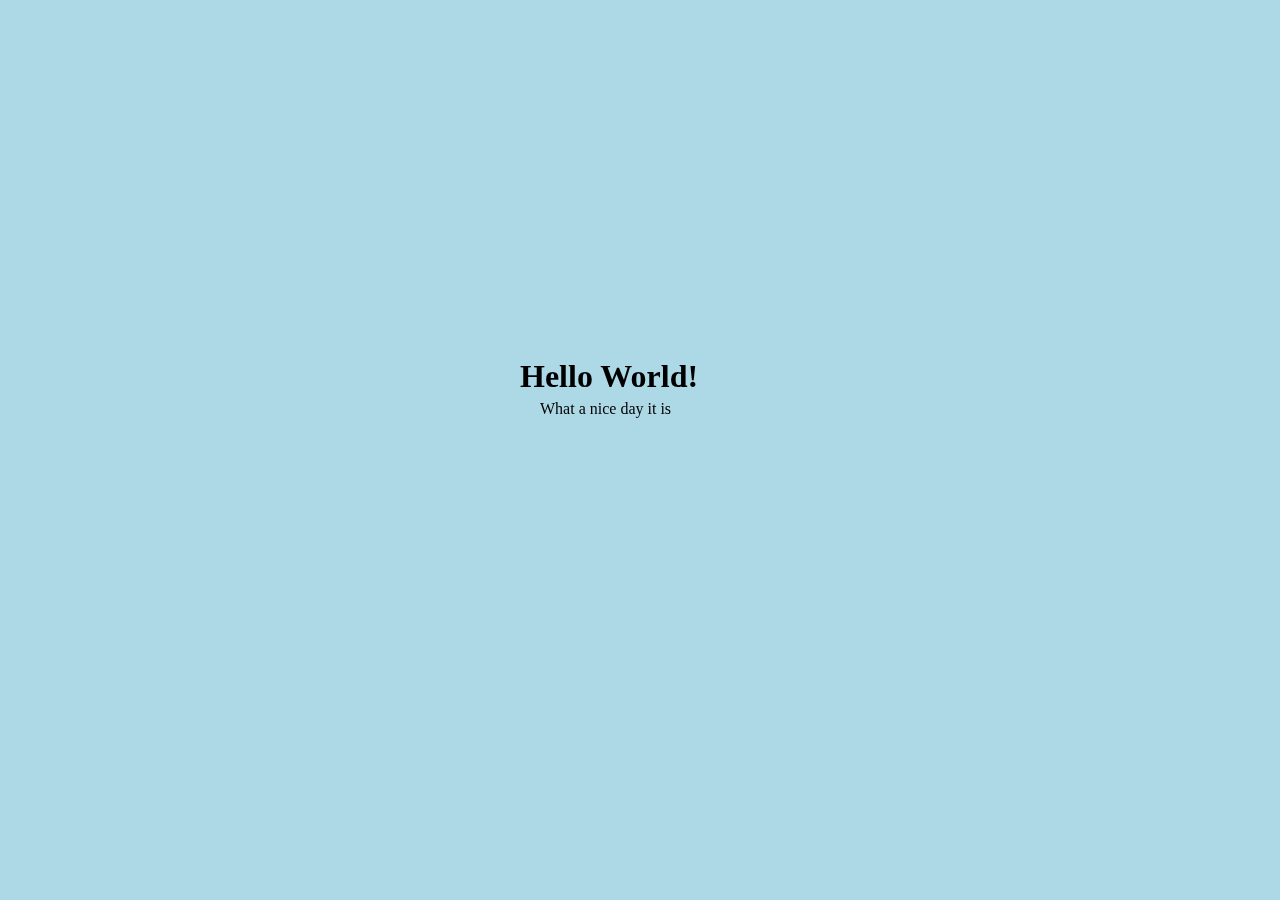
==== html-day-1/index.html @ 62105c55 "Added centerin" ====
<html>
  <link rel="stylesheet"
  href="styles.css">


  <style>
  h1 {text-align: center;}
  body {text-align: center;}
  </style>

  <title>Webpage</title>
  <div class="centertitle">
    <h1>Hello World!</h1>
  </div>

  <div class="center">
    <span>What a nice day it is</span>
  </body>
</html>
---- html-day-1/styles.css ----
body {
  background-color: lightblue;
  font-family: "Arial Black"
  font-size:"20em";
  color: "white"''
}

.center {
  position: fixed;
  top: 50%;
  left: 50%;
  margin-top: -50px;
  margin-left: -100px;
}
.centertitle {
  position: fixed;
  top: 43%;
  left: 50%;
  margin-top: -50px;
  margin-left: -120px;
}
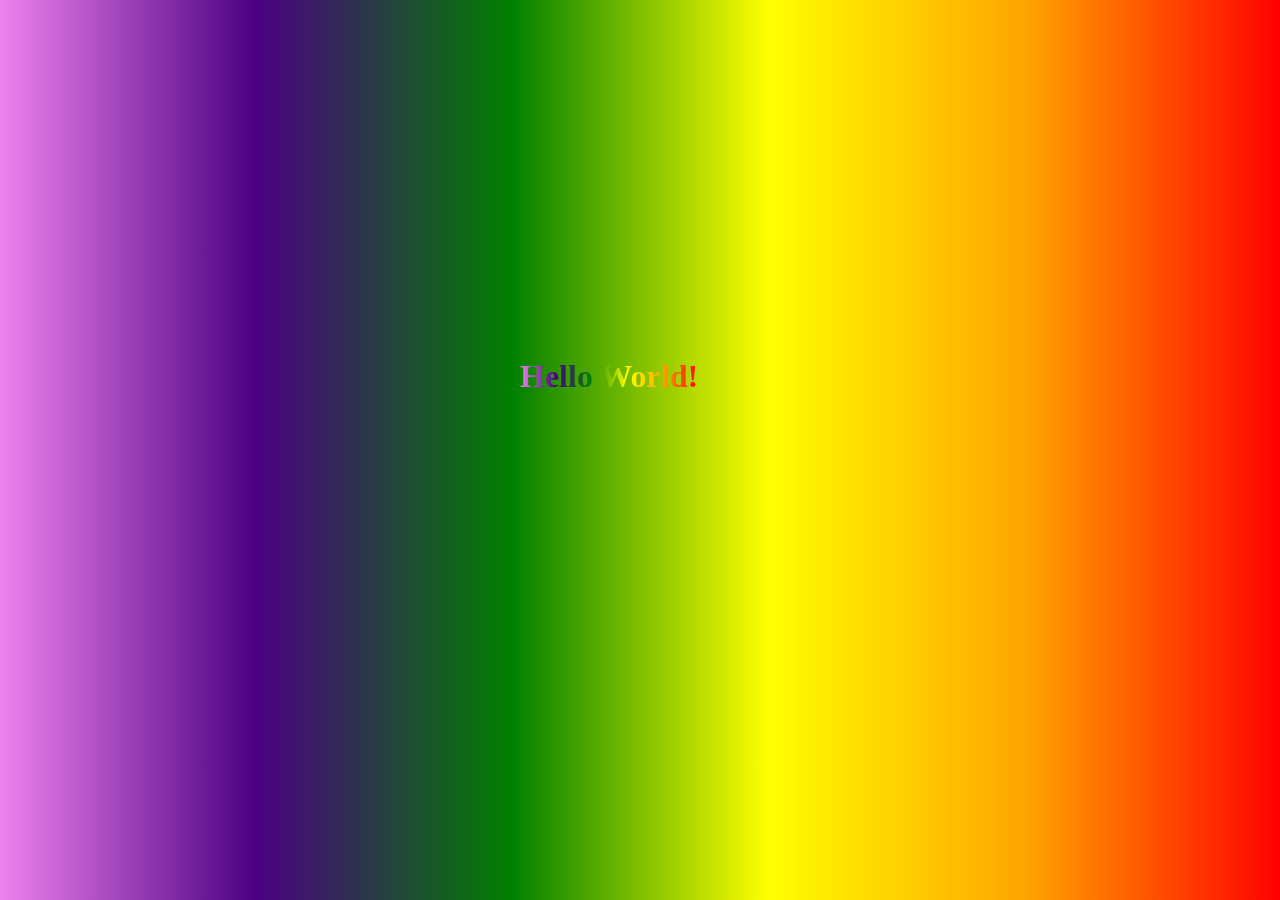
==== commit 97da9a1f: "updates" ====
--- a/html-day-1/index.html
+++ b/html-day-1/index.html
@@ -10,10 +10,10 @@
 
   <title>Webpage</title>
   <div class="centertitle">
-    <h1>Hello World!</h1>
+    <h1 class="rainbow">Hello World!</h1>
   </div>
 
   <div class="center">
-    <span>What a nice day it is</span>
+    <body class="rainbow">What a nice day it is</body>
   </body>
 </html>
--- a/html-day-1/styles.css
+++ b/html-day-1/styles.css
@@ -19,3 +19,9 @@
   margin-top: -50px;
   margin-left: -120px;
 }
+
+.rainbow {
+  background-image: linear-gradient(to left, red, orange, yellow, green, indigo, violet);
+  -webkit-background-clip:text;
+  -webkit-text-fill-color:transparent;
+}
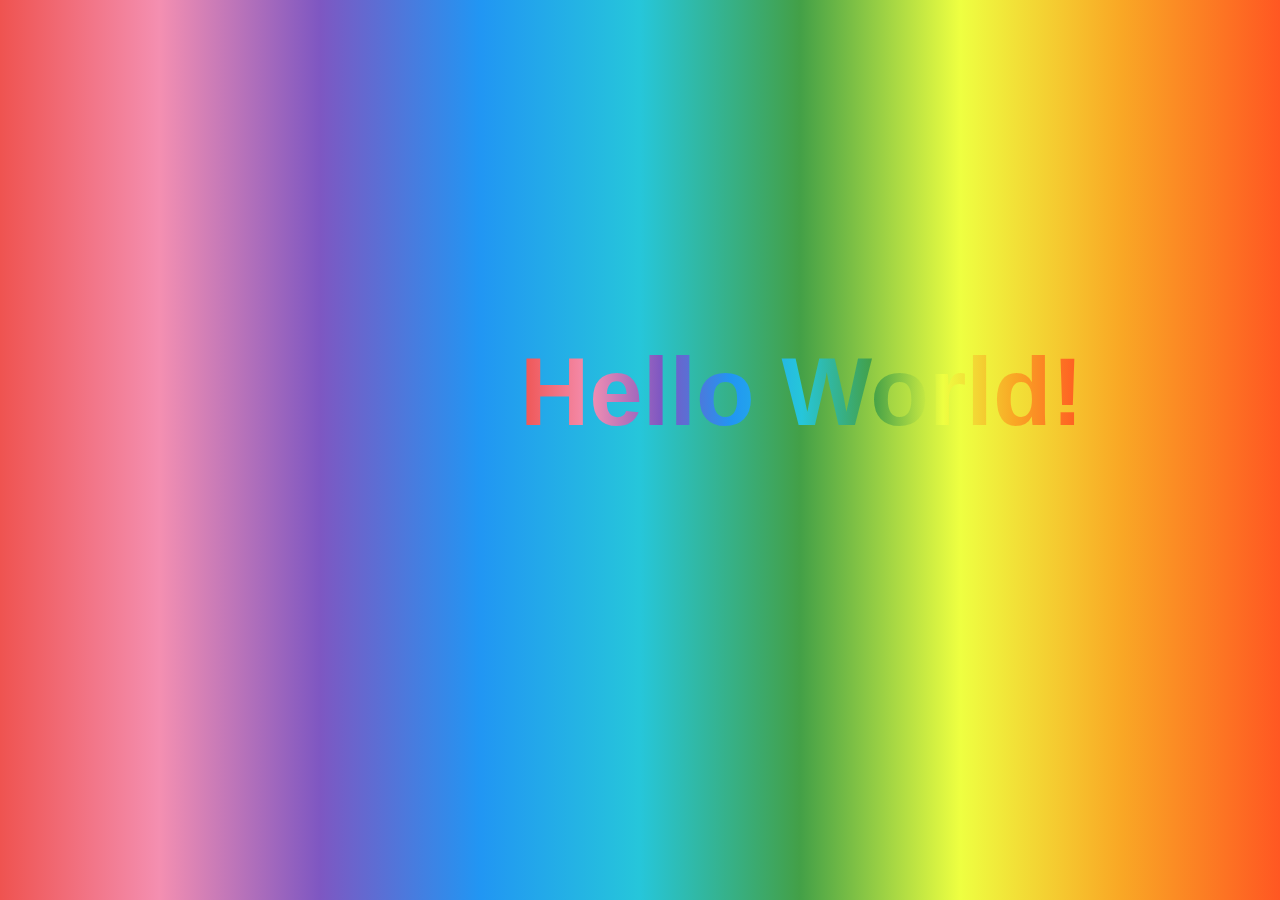
==== commit 4c199f6d: "end of day" ====
--- a/html-day-1/index.html
+++ b/html-day-1/index.html
@@ -8,12 +8,15 @@
   body {text-align: center;}
   </style>
 
+
+
   <title>Webpage</title>
   <div class="centertitle">
-    <h1 class="rainbow">Hello World!</h1>
+    <h1>Hello World!</h1>
   </div>
+  <div class="earth"></div>
 
   <div class="center">
-    <body class="rainbow">What a nice day it is</body>
+    <body>What a nice day it is</body>
   </body>
 </html>
--- a/html-day-1/styles.css
+++ b/html-day-1/styles.css
@@ -1,9 +1,5 @@
-body {
-  background-color: lightblue;
-  font-family: "Arial Black"
-  font-size:"20em";
-  color: "white"''
-}
+
+
 
 .center {
   position: fixed;
@@ -20,8 +16,42 @@
   margin-left: -120px;
 }
 
-.rainbow {
-  background-image: linear-gradient(to left, red, orange, yellow, green, indigo, violet);
-  -webkit-background-clip:text;
-  -webkit-text-fill-color:transparent;
+body {
+  background-color: lightblue;
+  font-family: "Arial Black"
+  font-size:"20em";
+  color: "white"''
 }
+
+
+
+body {
+  background-image: repeating-linear-gradient(-45deg,
+      transparent,
+      transparent 20px,
+      black 20px,
+      black 40px);
+  /* with multiple color stop lengths */
+  background-image: repeating-linear-gradient(-45deg,
+      transparent 0 20px,
+      black 20px 40px);
+}
+h1 {
+  margin-top: 0px;
+  margin-bottom: 10px;
+  font-family: sans-serif;
+  font-size: 6rem;
+  background: linear-gradient(to right, #ef5350, #f48fb1, #7e57c2, #2196f3, #26c6da, #43a047, #eeff41, #f9a825, #ff5722);
+  -webkit-background-clip: text;
+  -webkit-text-fill-color: transparent;
+}
+
+body {
+  margin-top: 0px;
+  margin-bottom: 10px;
+  font-family: sans-serif;
+  font-size: 6rem;
+  background: linear-gradient(to right, #ef5350, #f48fb1, #7e57c2, #2196f3, #26c6da, #43a047, #eeff41, #f9a825, #ff5722);
+  -webkit-background-clip: text;
+  -webkit-text-fill-color: transparent;
+}
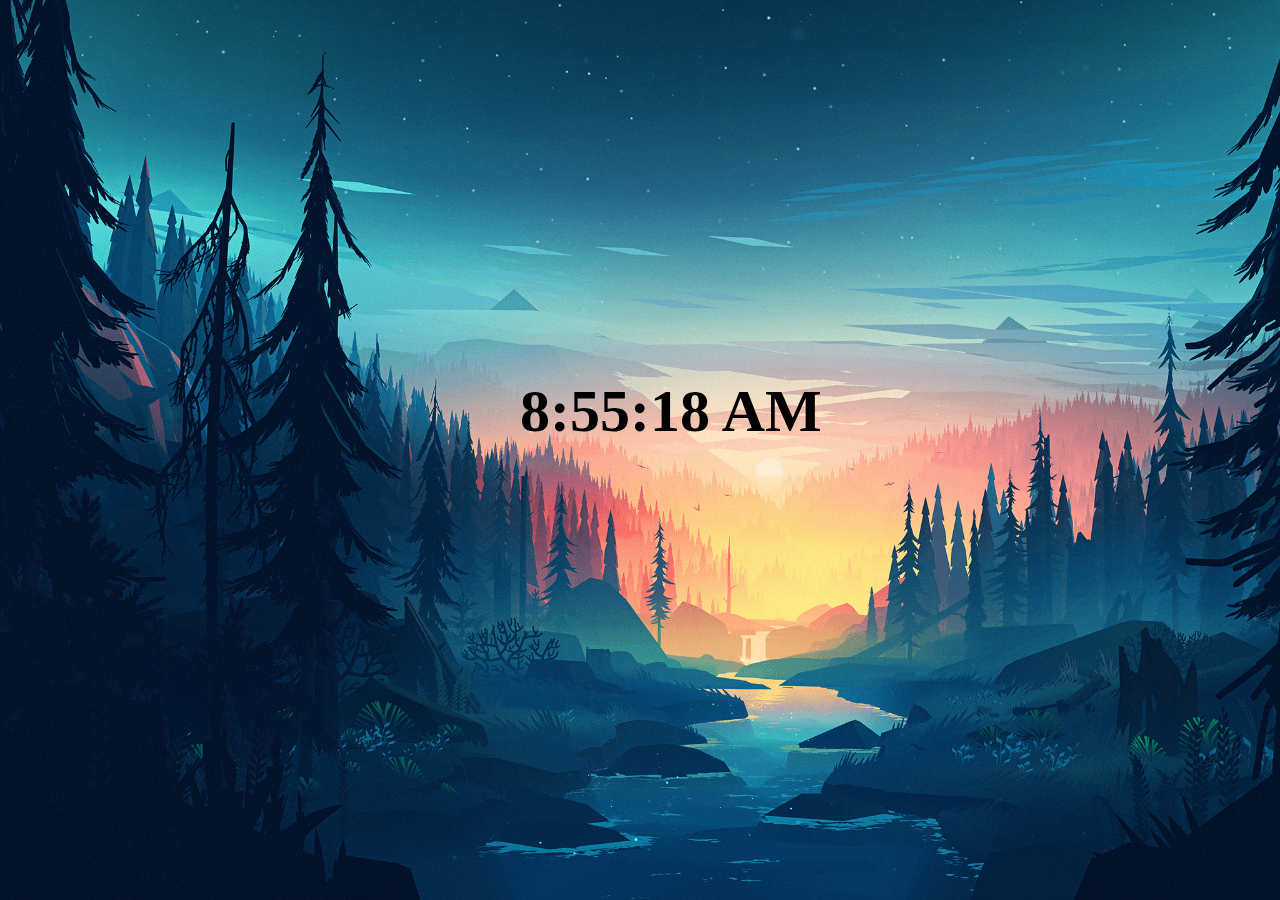
==== commit 14de45e7: "update" ====
--- a/html-day-1/index.html
+++ b/html-day-1/index.html
@@ -3,20 +3,70 @@
   href="styles.css">
 
 
+
   <style>
-  h1 {text-align: center;}
+  h1 {
+    text-align: center;
+    font-size: 60px;
+  }
   body {text-align: center;}
+  .button {
+    border: black;
+    border-radius: 3px;
+    color: red;
+    }
+  body {
+    background-image: url('backgrounds/background2.png');
+    background-repeat: no-repeat;
+    background-size: cover;
+   }
   </style>
+  <body onload="startTime()">
+
+
+
+
+
+
+
+
+  <script>
+  function startTime() {
+    const today = new Date();
+
+    let h = today.getHours();
+    let m = today.getMinutes();
+    let s = today.getSeconds();
+    var ampm = h >= 12 ? 'PM' : 'AM';
+    m = checkTime(m);
+    s = checkTime(s);
+    document.getElementById('txt').innerHTML =  h + ":" + m + ":" + s + " " + ampm;
+    setTimeout(startTime, 1000);
+  }
+
+  function checkTime(i) {
+    if (i < 10) {i = "0" + i};  // add zero in front of numbers < 10
+    return i;
+  }
+  </script>
 
 
 
   <title>Webpage</title>
   <div class="centertitle">
-    <h1>Hello World!</h1>
+    <h1 id='txt'> </h1>
   </div>
   <div class="earth"></div>
 
   <div class="center">
-    <body>What a nice day it is</body>
+    <script>
+    if ampm = "AM";
+      document.getElementById('txt1').innerHTML =  "Good Morning!";
+    if ampm = "PM"
+      document.getElementById('txt1').innerHTML =  "Good Afternoon!";
+
+
+    </script>
+    <p> </p>
   </body>
 </html>
--- a/html-day-1/styles.css
+++ b/html-day-1/styles.css
@@ -16,42 +16,40 @@
   margin-left: -120px;
 }
 
-body {
-  background-color: lightblue;
-  font-family: "Arial Black"
-  font-size:"20em";
-  color: "white"''
+@import "susy";
+@import "compass/reset";
+
+.stars, .twinkling, .clouds {
+	position:absolute;
+	display:block;
+	top:0; bottom:0;
+	left:0; right:0;
+	width:100%; height:100%;
 }
 
-
-
-body {
-  background-image: repeating-linear-gradient(-45deg,
-      transparent,
-      transparent 20px,
-      black 20px,
-      black 40px);
-  /* with multiple color stop lengths */
-  background-image: repeating-linear-gradient(-45deg,
-      transparent 0 20px,
-      black 20px 40px);
-}
-h1 {
-  margin-top: 0px;
-  margin-bottom: 10px;
-  font-family: sans-serif;
-  font-size: 6rem;
-  background: linear-gradient(to right, #ef5350, #f48fb1, #7e57c2, #2196f3, #26c6da, #43a047, #eeff41, #f9a825, #ff5722);
-  -webkit-background-clip: text;
-  -webkit-text-fill-color: transparent;
+.stars {
+	z-index: 0;
+	background: #000 url('https://image.ibb.co/mjnygo/stars.png') repeat top center;
 }
 
-body {
-  margin-top: 0px;
-  margin-bottom: 10px;
-  font-family: sans-serif;
-  font-size: 6rem;
-  background: linear-gradient(to right, #ef5350, #f48fb1, #7e57c2, #2196f3, #26c6da, #43a047, #eeff41, #f9a825, #ff5722);
-  -webkit-background-clip: text;
-  -webkit-text-fill-color: transparent;
+.twinkling{
+	z-index: 1;
+	background:transparent url('https://image.ibb.co/ir1DE8/twinkling.png') repeat top center;
+	animation: move-twink-back 200s linear infinite;
 }
+
+.clouds{
+	z-index: 2;
+    background:transparent url('https://image.ibb.co/bT4N7T/clouds.png') repeat top center;
+	animation: move-clouds-back 200s linear infinite;
+}
+
+@keyframes move-twink-back {
+	from {background-position:0 0;}
+	to {background-position:-10000px 5000px;}
+}
+
+@keyframes move-clouds-back {
+	from {background-position:0 0;}
+	to {background-position:10000px 0;}
+}
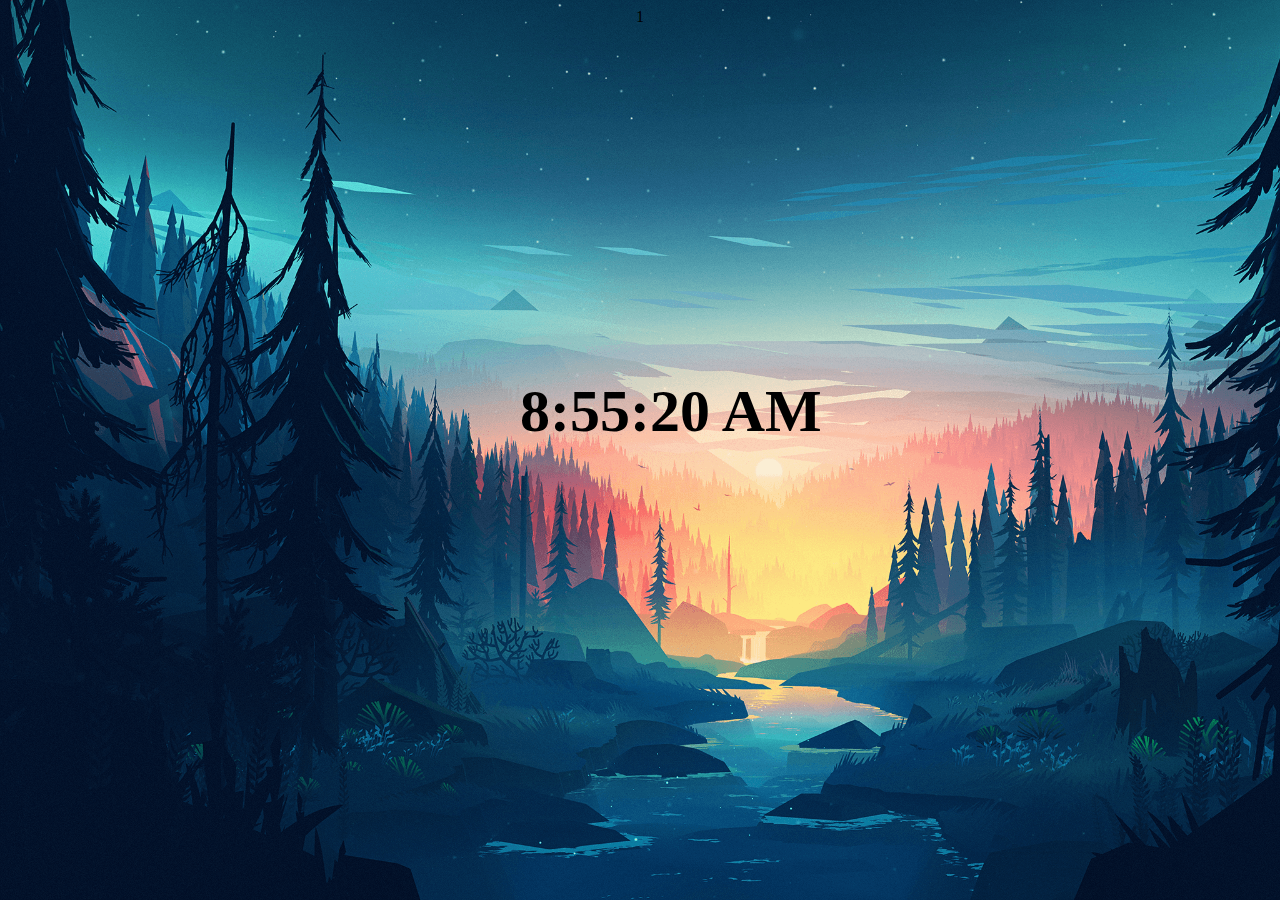
==== commit 079422f4: "test" ====
--- a/html-day-1/index.html
+++ b/html-day-1/index.html
@@ -1,4 +1,4 @@
-<html>
+<html>1
   <link rel="stylesheet"
   href="styles.css">
 
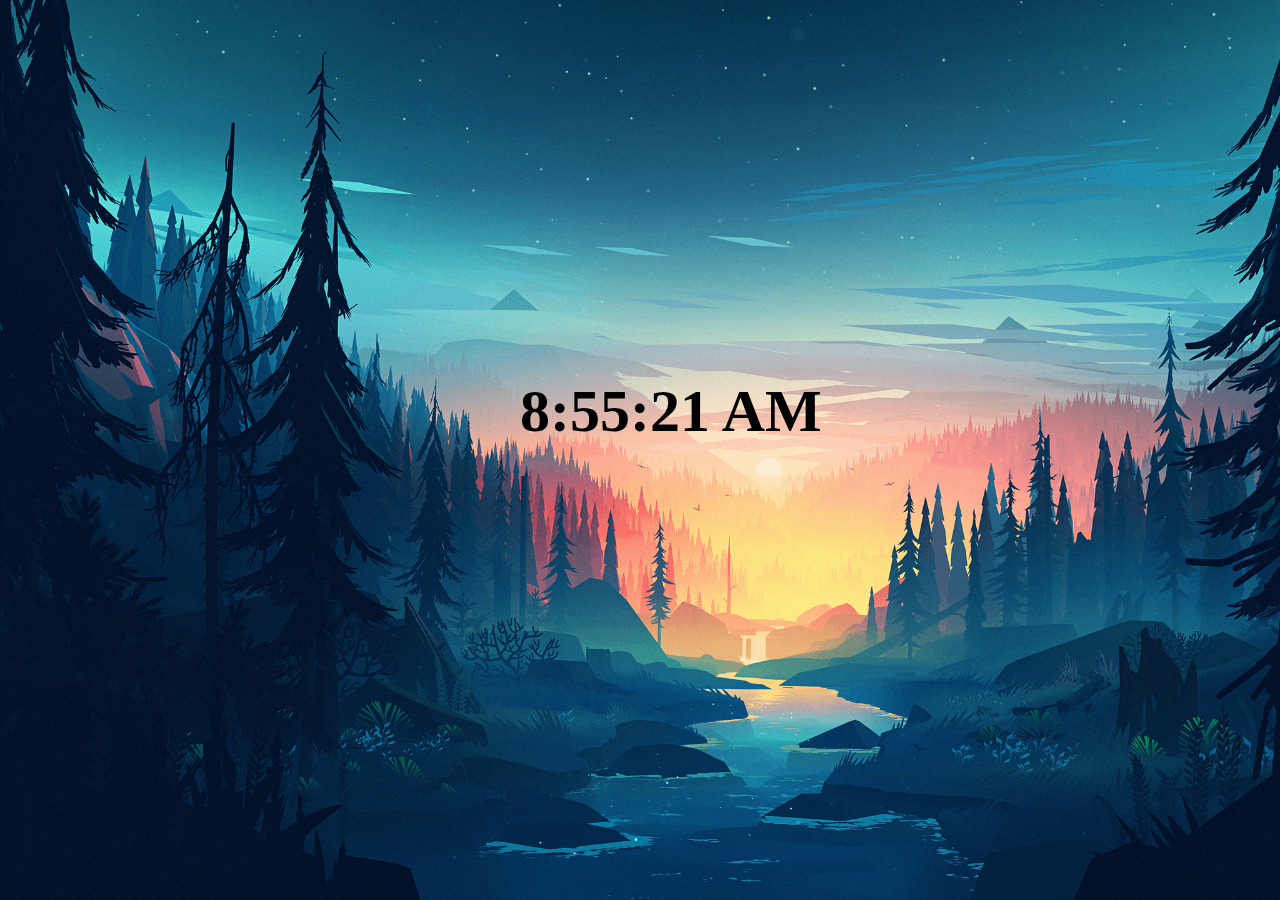
==== commit 790286e4: "temp" ====
--- a/html-day-1/index.html
+++ b/html-day-1/index.html
@@ -1,4 +1,4 @@
-<html>1
+<html>
   <link rel="stylesheet"
   href="styles.css">
 
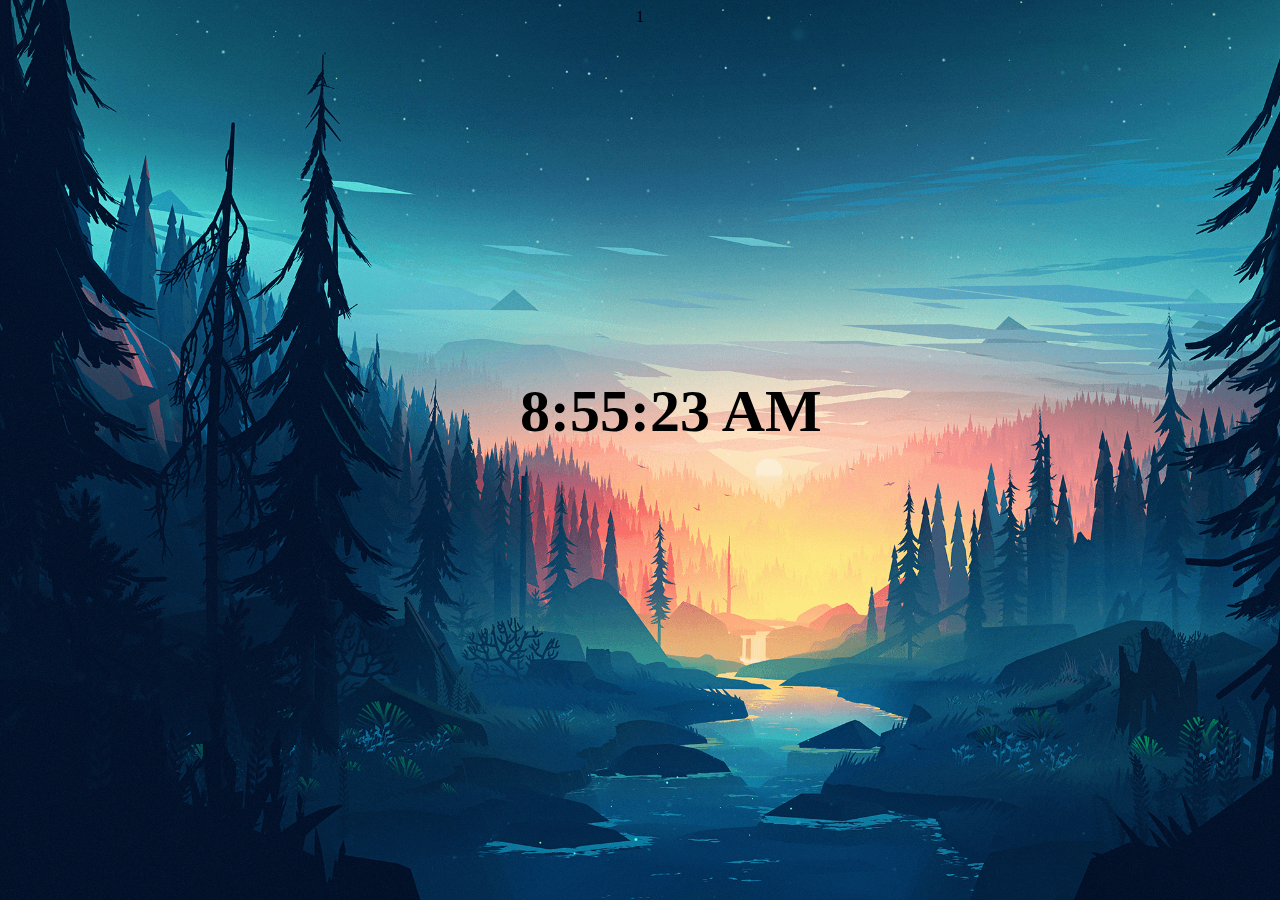
==== commit 190ac9b3: "dsa" ====
--- a/html-day-1/index.html
+++ b/html-day-1/index.html
@@ -1,4 +1,4 @@
-<html>
+<html>1
   <link rel="stylesheet"
   href="styles.css">
 
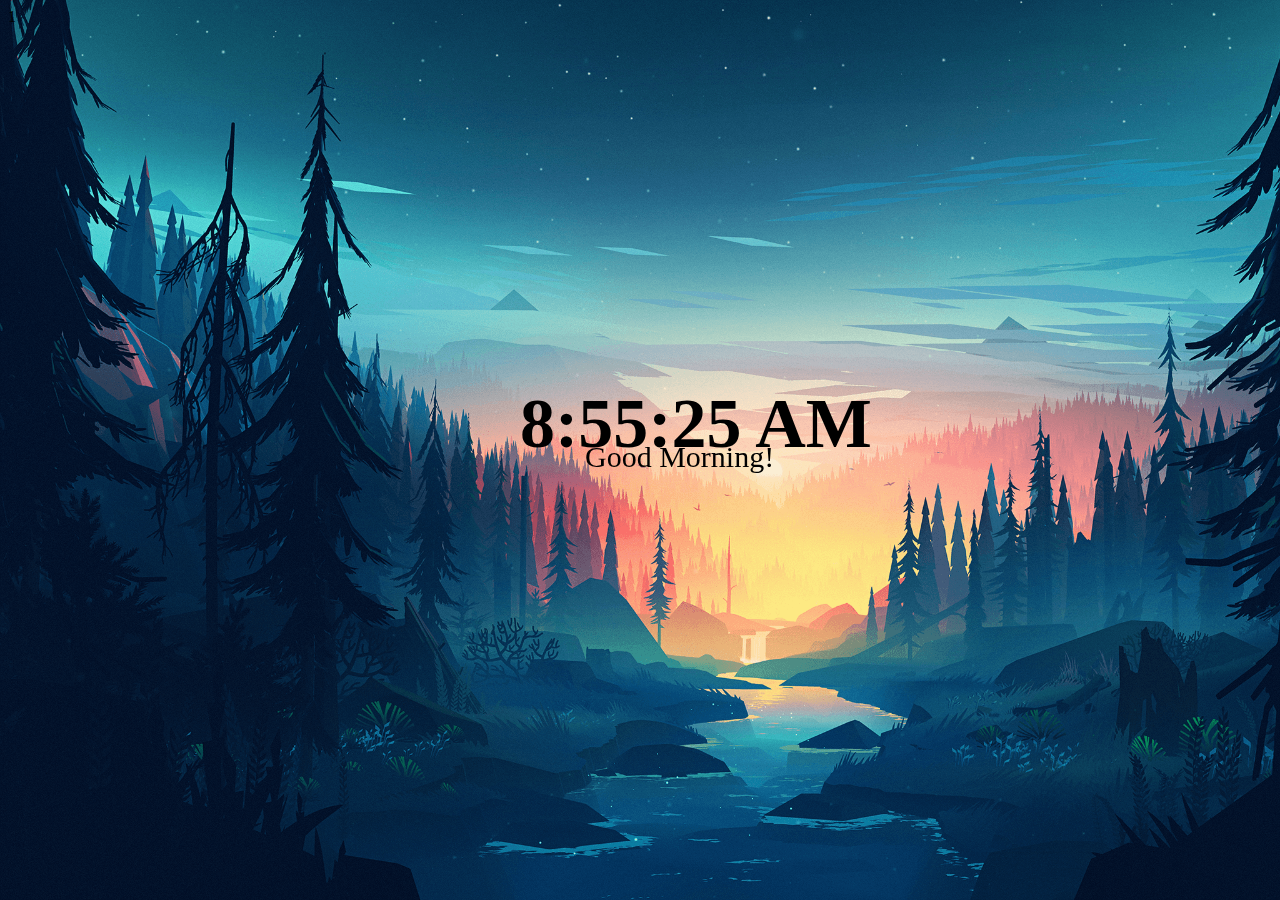
==== commit b0813d73: "hi" ====
--- a/html-day-1/index.html
+++ b/html-day-1/index.html
@@ -7,9 +7,17 @@
   <style>
   h1 {
     text-align: center;
-    font-size: 60px;
+    font-size: 70px;
+    font-family: "Garamond";
   }
-  body {text-align: center;}
+
+  p {
+    text-align: center;
+    font-size: 30px;
+    font-family: "Garamond";
+    font-style: strong;
+  }
+
   .button {
     border: black;
     border-radius: 3px;
@@ -34,21 +42,48 @@
   function startTime() {
     const today = new Date();
 
-    let h = today.getHours();
+    var h = today.getHours();
+    var hh = today.getHours();
     let m = today.getMinutes();
     let s = today.getSeconds();
-    var ampm = h >= 12 ? 'PM' : 'AM';
+    if (h >= 12) {
+      ampm = "PM";
+
+    }
+    if (h <= 12) {
+      ampm = "AM";
+    }
     m = checkTime(m);
     s = checkTime(s);
+
+
+    if (ampm = "AM") {
+      document.getElementById('txt1').innerHTML =  "Good Morning!";
+    } else {
+      document.getElementById('txt1').innerHTML =  "Good Afternoon!";
+    }
+
+
+    if (h >= 12) {
+      h = h - 12;
+    }
+    if (h == 0) {
+      h = 12;
+    }
     document.getElementById('txt').innerHTML =  h + ":" + m + ":" + s + " " + ampm;
     setTimeout(startTime, 1000);
-  }
+    }
+
+
+
 
   function checkTime(i) {
     if (i < 10) {i = "0" + i};  // add zero in front of numbers < 10
     return i;
   }
   </script>
+
+
 
 
 
@@ -59,14 +94,8 @@
   <div class="earth"></div>
 
   <div class="center">
-    <script>
-    if ampm = "AM";
-      document.getElementById('txt1').innerHTML =  "Good Morning!";
-    if ampm = "PM"
-      document.getElementById('txt1').innerHTML =  "Good Afternoon!";
 
 
-    </script>
-    <p> </p>
+    <p id='txt1'> </p>
   </body>
 </html>
--- a/html-day-1/styles.css
+++ b/html-day-1/styles.css
@@ -5,8 +5,8 @@
   position: fixed;
   top: 50%;
   left: 50%;
-  margin-top: -50px;
-  margin-left: -100px;
+  margin-top: -40px;
+  margin-left: -55px;
 }
 .centertitle {
   position: fixed;
@@ -15,41 +15,3 @@
   margin-top: -50px;
   margin-left: -120px;
 }
-
-@import "susy";
-@import "compass/reset";
-
-.stars, .twinkling, .clouds {
-	position:absolute;
-	display:block;
-	top:0; bottom:0;
-	left:0; right:0;
-	width:100%; height:100%;
-}
-
-.stars {
-	z-index: 0;
-	background: #000 url('https://image.ibb.co/mjnygo/stars.png') repeat top center;
-}
-
-.twinkling{
-	z-index: 1;
-	background:transparent url('https://image.ibb.co/ir1DE8/twinkling.png') repeat top center;
-	animation: move-twink-back 200s linear infinite;
-}
-
-.clouds{
-	z-index: 2;
-    background:transparent url('https://image.ibb.co/bT4N7T/clouds.png') repeat top center;
-	animation: move-clouds-back 200s linear infinite;
-}
-
-@keyframes move-twink-back {
-	from {background-position:0 0;}
-	to {background-position:-10000px 5000px;}
-}
-
-@keyframes move-clouds-back {
-	from {background-position:0 0;}
-	to {background-position:10000px 0;}
-}
